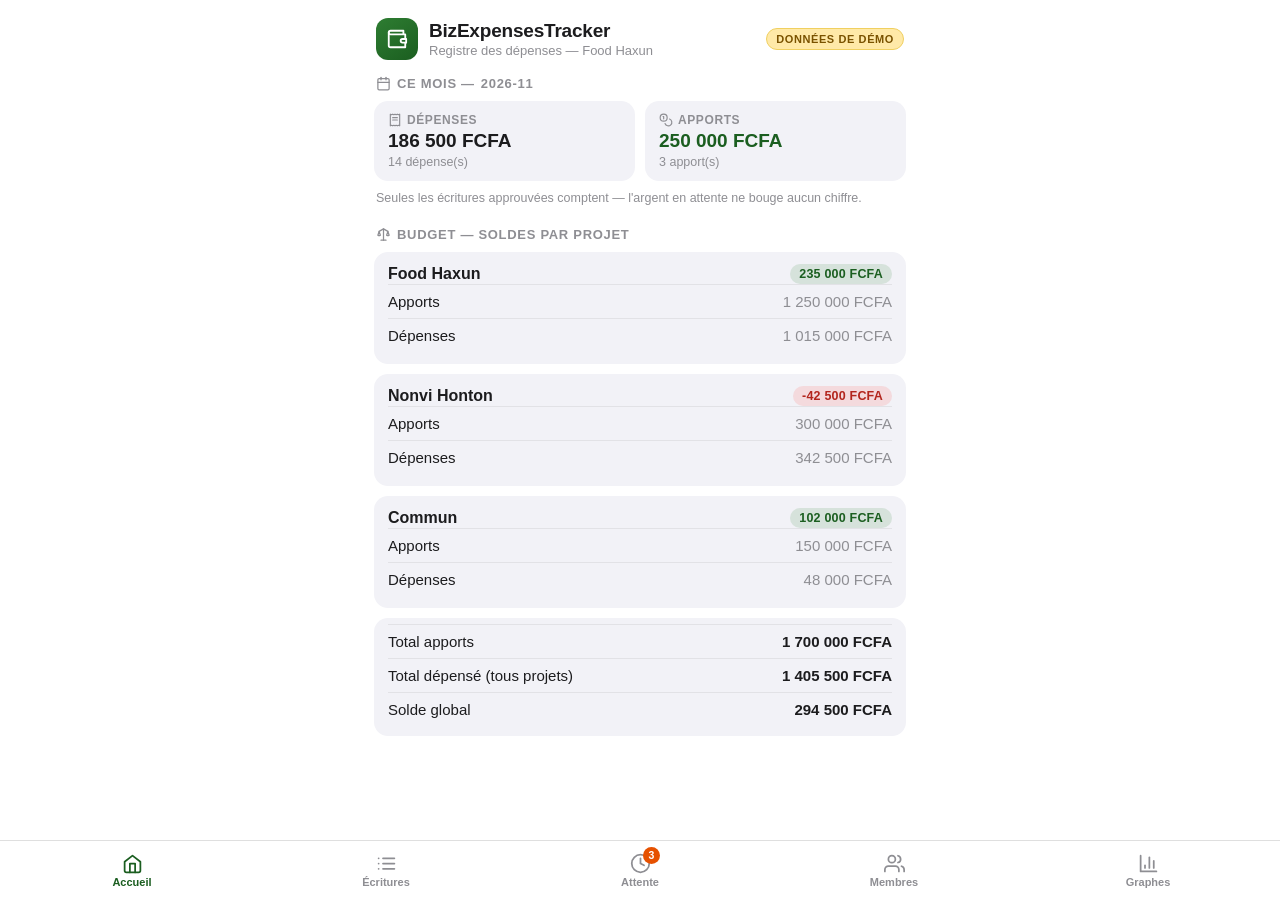
==== index.html @ cdc19431 "Panel: startup chart button 🔥 (🧾 is reserved for the app door)" ====
<!DOCTYPE html>
<html lang="fr">
<head>
<meta charset="UTF-8">
<meta name="viewport" content="width=device-width, initial-scale=1, viewport-fit=cover">
<title>BizExpensesTracker — Panneau du registre</title>
<script src="https://telegram.org/js/telegram-web-app.js"></script>
<link rel="stylesheet" href="app.css">
</head>
<body>

<!-- ===== Inline SVG icon set (no external assets) ===== -->
<svg width="0" height="0" style="position:absolute" aria-hidden="true">
  <defs>
    <symbol id="i-wallet" viewBox="0 0 24 24" fill="none" stroke="currentColor" stroke-width="2" stroke-linecap="round" stroke-linejoin="round">
      <path d="M21 12V7H5a2 2 0 0 1 0-4h14v4"/>
      <path d="M3 5v14a2 2 0 0 0 2 2h16v-5"/>
      <path d="M18 12a2 2 0 0 0 0 4h4v-4Z"/>
    </symbol>
    <symbol id="i-chart" viewBox="0 0 24 24" fill="none" stroke="currentColor" stroke-width="2" stroke-linecap="round" stroke-linejoin="round">
      <path d="M3 3v18h18"/>
      <path d="M18 17V9"/>
      <path d="M13 17V5"/>
      <path d="M8 17v-3"/>
    </symbol>
    <symbol id="i-users" viewBox="0 0 24 24" fill="none" stroke="currentColor" stroke-width="2" stroke-linecap="round" stroke-linejoin="round">
      <path d="M17 21v-2a4 4 0 0 0-4-4H5a4 4 0 0 0-4 4v2"/>
      <circle cx="9" cy="7" r="4"/>
      <path d="M23 21v-2a4 4 0 0 0-3-3.87"/>
      <path d="M16 3.13a4 4 0 0 1 0 7.75"/>
    </symbol>
    <symbol id="i-clock" viewBox="0 0 24 24" fill="none" stroke="currentColor" stroke-width="2" stroke-linecap="round" stroke-linejoin="round">
      <circle cx="12" cy="12" r="10"/>
      <path d="M12 6v6l4 2"/>
    </symbol>
    <symbol id="i-check" viewBox="0 0 24 24" fill="none" stroke="currentColor" stroke-width="2.5" stroke-linecap="round" stroke-linejoin="round">
      <path d="M20 6 9 17l-5-5"/>
    </symbol>
    <symbol id="i-x" viewBox="0 0 24 24" fill="none" stroke="currentColor" stroke-width="2.5" stroke-linecap="round" stroke-linejoin="round">
      <path d="M18 6 6 18"/>
      <path d="m6 6 12 12"/>
    </symbol>
    <symbol id="i-receipt" viewBox="0 0 24 24" fill="none" stroke="currentColor" stroke-width="2" stroke-linecap="round" stroke-linejoin="round">
      <path d="M4 2v20l2-1 2 1 2-1 2 1 2-1 2 1 2-1 2 1V2l-2 1-2-1-2 1-2-1-2 1-2-1-2 1Z"/>
      <path d="M8 8h8"/>
      <path d="M8 12h8"/>
    </symbol>
    <symbol id="i-calendar" viewBox="0 0 24 24" fill="none" stroke="currentColor" stroke-width="2" stroke-linecap="round" stroke-linejoin="round">
      <rect x="3" y="4" width="18" height="18" rx="2"/>
      <path d="M16 2v4"/>
      <path d="M8 2v4"/>
      <path d="M3 10h18"/>
    </symbol>
    <symbol id="i-scale" viewBox="0 0 24 24" fill="none" stroke="currentColor" stroke-width="2" stroke-linecap="round" stroke-linejoin="round">
      <path d="M12 3v18"/>
      <path d="M5 7l7-4 7 4"/>
      <path d="M3 13l2-6 2 6a3.5 3.5 0 0 1-4 0Z"/>
      <path d="M17 13l2-6 2 6a3.5 3.5 0 0 1-4 0Z"/>
      <path d="M8 21h8"/>
    </symbol>
    <symbol id="i-shield" viewBox="0 0 24 24" fill="none" stroke="currentColor" stroke-width="2" stroke-linecap="round" stroke-linejoin="round">
      <path d="M12 22s8-4 8-10V5l-8-3-8 3v7c0 6 8 10 8 10z"/>
    </symbol>
    <symbol id="i-coins" viewBox="0 0 24 24" fill="none" stroke="currentColor" stroke-width="2" stroke-linecap="round" stroke-linejoin="round">
      <circle cx="8" cy="8" r="6"/>
      <path d="M18.09 10.37A6 6 0 1 1 10.34 18"/>
      <path d="M7 6h1v4"/>
    </symbol>
    <symbol id="i-home" viewBox="0 0 24 24" fill="none" stroke="currentColor" stroke-width="2" stroke-linecap="round" stroke-linejoin="round">
      <path d="m3 10 9-7 9 7v10a2 2 0 0 1-2 2H5a2 2 0 0 1-2-2Z"/>
      <path d="M9 22V12h6v10"/>
    </symbol>
    <symbol id="i-list" viewBox="0 0 24 24" fill="none" stroke="currentColor" stroke-width="2" stroke-linecap="round" stroke-linejoin="round">
      <path d="M8 6h13"/>
      <path d="M8 12h13"/>
      <path d="M8 18h13"/>
      <path d="M3 6h.01"/>
      <path d="M3 12h.01"/>
      <path d="M3 18h.01"/>
    </symbol>
    <symbol id="i-plus" viewBox="0 0 24 24" fill="none" stroke="currentColor" stroke-width="2.5" stroke-linecap="round" stroke-linejoin="round">
      <path d="M12 5v14"/>
      <path d="M5 12h14"/>
    </symbol>
    <symbol id="i-search" viewBox="0 0 24 24" fill="none" stroke="currentColor" stroke-width="2" stroke-linecap="round" stroke-linejoin="round">
      <circle cx="11" cy="11" r="8"/>
      <path d="m21 21-4.3-4.3"/>
    </symbol>
    <symbol id="i-send" viewBox="0 0 24 24" fill="none" stroke="currentColor" stroke-width="2" stroke-linecap="round" stroke-linejoin="round">
      <path d="m22 2-7 20-4-9-9-4Z"/>
      <path d="M22 2 11 13"/>
    </symbol>
    <symbol id="i-image" viewBox="0 0 24 24" fill="none" stroke="currentColor" stroke-width="2" stroke-linecap="round" stroke-linejoin="round">
      <rect x="3" y="3" width="18" height="18" rx="2"/>
      <circle cx="9" cy="9" r="2"/>
      <path d="m21 15-3.1-3.1a2 2 0 0 0-2.8 0L6 21"/>
    </symbol>
  </defs>
</svg>

<header class="app-header">
  <div class="brand">
    <span class="brand-icon"><svg class="ic"><use href="#i-wallet"/></svg></span>
    <div class="brand-text">
      <h1>BizExpensesTracker</h1>
      <p>Registre des dépenses — Food Haxun</p>
    </div>
  </div>
  <span id="demo-badge" class="demo-badge" hidden>Données de démo</span>
</header>

<main id="panel-main" hidden>

  <!-- ============ Vue d'ensemble (Accueil / Budget / Ce mois) ============ -->
  <div class="view active" id="view-overview">
    <section>
      <div class="list-head">
        <h2><svg class="ic"><use href="#i-calendar"/></svg> Ce mois — <span id="month-ym"></span></h2>
      </div>
      <div class="stat-tiles">
        <div class="stat-tile">
          <span class="stat-label"><svg class="ic"><use href="#i-receipt"/></svg> Dépenses</span>
          <span class="stat-value" id="month-dep"></span>
          <span class="stat-sub" id="month-dep-n"></span>
        </div>
        <div class="stat-tile">
          <span class="stat-label"><svg class="ic"><use href="#i-coins"/></svg> Apports</span>
          <span class="stat-value" id="month-app"></span>
          <span class="stat-sub" id="month-app-n"></span>
        </div>
      </div>
      <p class="hint-note">Seules les écritures approuvées comptent — l'argent en attente ne bouge aucun chiffre.</p>
    </section>

    <section>
      <div class="list-head">
        <h2><svg class="ic"><use href="#i-scale"/></svg> Budget — soldes par projet</h2>
      </div>
      <div id="project-list" class="card-list"></div>
      <div class="card totals-card">
        <div class="row"><span class="row-label">Total apports</span>
          <span class="row-value strong" id="tot-app"></span></div>
        <div class="row"><span class="row-label">Total dépensé (tous projets)</span>
          <span class="row-value strong" id="tot-dep"></span></div>
        <div class="row"><span class="row-label">Solde global</span>
          <span class="row-value strong" id="tot-solde"></span></div>
      </div>
    </section>
  </div>

  <!-- ============ Écritures (Récentes / Recherche / Sans justificatif / + Dépense / + Apport) ============ -->
  <div class="view" id="view-entries">
    <section>
      <div class="create-row">
        <button class="btn btn-create" id="btn-new-depense"><svg class="ic"><use href="#i-plus"/></svg> Dépense</button>
        <button class="btn btn-create alt" id="btn-new-apport"><svg class="ic"><use href="#i-plus"/></svg> Apport</button>
      </div>

      <form id="form-depense" class="entry-form" hidden>
        <h3><svg class="ic"><use href="#i-receipt"/></svg> Nouvelle dépense</h3>
        <label>Montant (FCFA)
          <input id="fd-amount" type="number" inputmode="numeric" min="1" placeholder="ex. 15 000" required>
        </label>
        <label>Libellé
          <input id="fd-desc" type="text" maxlength="200" placeholder="Décris la dépense en une ligne" required>
        </label>
        <label>Projet
          <select id="fd-project"></select>
        </label>
        <label>Catégorie
          <select id="fd-category"></select>
        </label>
        <label>Qui a payé ?
          <select id="fd-payer"></select>
        </label>
        <label id="fd-funder-wrap" hidden>Financé par qui ?
          <select id="fd-funder"></select>
        </label>
        <label>Méthode de paiement
          <select id="fd-method"></select>
        </label>
        <p class="hint-note">À l'envoi, la dépense part <strong>en attente</strong> : un second membre
        devra l'approuver. Le bot te demandera ensuite la photo du justificatif dans le chat —
        une seule photo, rien d'autre à faire.</p>
        <div class="form-actions">
          <button type="button" class="btn btn-ghost" data-close-form>Annuler</button>
          <button type="submit" class="btn btn-approve">Enregistrer</button>
        </div>
      </form>

      <form id="form-apport" class="entry-form" hidden>
        <h3><svg class="ic"><use href="#i-coins"/></svg> Nouvel apport</h3>
        <label>Montant (FCFA)
          <input id="fa-amount" type="number" inputmode="numeric" min="1" placeholder="ex. 50 000" required>
        </label>
        <label>Projet
          <select id="fa-project"></select>
        </label>
        <label>Méthode
          <select id="fa-method"></select>
        </label>
        <p class="hint-note">L'apport est saisi à ton nom et part <strong>en attente</strong> :
        un second membre devra l'approuver pour qu'il compte dans les participations.</p>
        <div class="form-actions">
          <button type="button" class="btn btn-ghost" data-close-form>Annuler</button>
          <button type="submit" class="btn btn-approve">Enregistrer</button>
        </div>
      </form>
    </section>

    <section>
      <div class="search-box">
        <svg class="ic"><use href="#i-search"/></svg>
        <input id="search-input" type="search" placeholder="Chercher une dépense (mot-clé, projet, payeur…)">
      </div>
      <div class="chips" id="filter-chips">
        <button class="chip active" data-filter="all">Toutes</button>
        <button class="chip" data-filter="depenses">Dépenses</button>
        <button class="chip" data-filter="apports">Apports</button>
        <button class="chip" data-filter="missing">🧾 Sans justificatif</button>
      </div>
      <p class="hint-note" id="search-scope"></p>
      <div class="card">
        <div id="recent-list"></div>
        <div id="recent-apports-wrap" hidden>
          <h3 class="card-title">Derniers apports</h3>
          <div id="recent-apports"></div>
        </div>
        <div id="missing-wrap" hidden>
          <h3 class="card-title">Sans justificatif</h3>
          <div id="missing-list"></div>
        </div>
        <p class="entry-meta pad" id="entries-empty" hidden>Aucune écriture ne correspond.</p>
      </div>
    </section>
  </div>

  <!-- ============ En attente d'approbation ============ -->
  <div class="view" id="view-pending">
    <section>
      <div class="list-head">
        <h2><svg class="ic"><use href="#i-clock"/></svg> En attente d'approbation</h2>
        <span id="pending-count" class="count-pill"></span>
      </div>
      <p class="hint-note">Règle des deux personnes : chaque écriture est validée par un second
      membre — jamais par celui qui a payé ni par celui qui l'a saisie. La première décision est finale.</p>
      <div id="pending-list" class="card-list"></div>
      <div id="pending-empty" class="empty-note" hidden>
        <p><strong>Rien en attente.</strong> Toutes les écritures sont décidées. ✅</p>
      </div>
    </section>
  </div>

  <!-- ============ Membres (Par membre / Participations) ============ -->
  <div class="view" id="view-members">
    <section>
      <div class="list-head">
        <h2><svg class="ic"><use href="#i-users"/></svg> Par membre — total apporté</h2>
      </div>
      <div class="card">
        <div id="member-list"></div>
      </div>
      <p class="hint-note">La carte d'un membre (image) peut être envoyée dans le chat avec le bouton 📸.</p>
    </section>
    <section id="participations-wrap" hidden>
      <div class="list-head">
        <h2><svg class="ic"><use href="#i-scale"/></svg> Participations — écarts</h2>
      </div>
      <div class="card">
        <div id="participations-list"></div>
      </div>
    </section>
  </div>

  <!-- ============ Graphiques ============ -->
  <div class="view" id="view-charts">
    <section>
      <div class="list-head">
        <h2><svg class="ic"><use href="#i-chart"/></svg> Dépenses par catégorie</h2>
      </div>
      <div class="card chart-card" id="chart-category"></div>
    </section>
    <section>
      <div class="list-head">
        <h2><svg class="ic"><use href="#i-chart"/></svg> Dépenses par projet</h2>
      </div>
      <div class="card chart-card" id="chart-project"></div>
    </section>
    <section>
      <div class="list-head">
        <h2><svg class="ic"><use href="#i-calendar"/></svg> Tendance — dépenses par mois</h2>
      </div>
      <div class="card chart-card" id="chart-months"></div>
    </section>
    <section>
      <div class="list-head">
        <h2><svg class="ic"><use href="#i-image"/></svg> Recevoir les cartes en image</h2>
      </div>
      <div class="card">
        <p class="hint-note">Les mêmes images que le /voir du bot, envoyées dans ta conversation :</p>
        <div class="send-list">
          <button class="btn btn-send" data-chart="dashboard">📈 Tableau de bord</button>
          <button class="btn btn-send" data-chart="pilotage">🧭 Pilotage</button>
          <button class="btn btn-send" data-chart="startup">🔥 Vue startup</button>
        </div>
        <h3 class="card-title">Cartes par projet</h3>
        <div class="send-list" id="project-cards"></div>
      </div>
    </section>
  </div>
</main>

<nav id="tabbar" hidden>
  <button class="tab active" data-view="overview"><svg class="ic"><use href="#i-home"/></svg><span>Accueil</span></button>
  <button class="tab" data-view="entries"><svg class="ic"><use href="#i-list"/></svg><span>Écritures</span></button>
  <button class="tab" data-view="pending"><svg class="ic"><use href="#i-clock"/></svg><span>Attente</span><span class="tab-badge" id="tab-pending-badge" hidden></span></button>
  <button class="tab" data-view="members"><svg class="ic"><use href="#i-users"/></svg><span>Membres</span></button>
  <button class="tab" data-view="charts"><svg class="ic"><use href="#i-chart"/></svg><span>Graphes</span></button>
</nav>

<div id="panel-empty" class="empty-note" hidden>
  <svg class="ic lg"><use href="#i-shield"/></svg>
  <p><strong>Panneau réservé aux membres du registre.</strong></p>
  <p>Ouvre ce panneau depuis <strong>/start</strong> ou <strong>/voir</strong>
  dans ta conversation privée avec <strong>@bizexpensestracker_bot</strong> —
  c'est le bot qui charge les chiffres, signés et à jour.</p>
</div>

<div id="toast" class="toast" role="status" aria-live="polite"></div>

<script src="app.js"></script>
</body>
</html>
---- app.css ----
/* BizExpensesTracker Mini App — styled from Telegram theme params,
   so it follows the user's Telegram theme (light & dark) automatically.
   Brand accents use Food Haxun green (chart.py: GREEN #2e7d32,
   DGREEN #1b5e20), matching the bot's cards and dashboard images. */

:root {
  --bg: var(--tg-theme-bg-color, #ffffff);
  --text: var(--tg-theme-text-color, #1c1c1e);
  --hint: var(--tg-theme-hint-color, #8e8e93);
  --link: var(--tg-theme-link-color, #2481cc);
  --btn: var(--tg-theme-button-color, #2481cc);
  --btn-text: var(--tg-theme-button-text-color, #ffffff);
  --sec-bg: var(--tg-theme-secondary-bg-color, #f2f2f7);
  --sec-header: var(--tg-theme-section-header-text-color, var(--tg-theme-hint-color, #8e8e93));
  --destructive: var(--tg-theme-destructive-text-color, #ff3b30);
  --green: #2e7d32;
  --green-dark: #1b5e20;
  --radius: 14px;
}

* { box-sizing: border-box; margin: 0; padding: 0; }

html, body {
  background: var(--bg);
  color: var(--text);
  font-family: -apple-system, BlinkMacSystemFont, "Segoe UI", Roboto, "Helvetica Neue", Arial, sans-serif;
  -webkit-font-smoothing: antialiased;
  overscroll-behavior: none;
}

body { padding: 14px 14px calc(96px + env(safe-area-inset-bottom)); max-width: 560px; margin: 0 auto; }

.ic { width: 18px; height: 18px; flex: none; vertical-align: -3px; }
.ic.lg { width: 34px; height: 34px; color: var(--hint); }

section { margin-bottom: 20px; }

/* ---------- header ---------- */
.app-header {
  display: flex; align-items: center; justify-content: space-between;
  padding: 4px 2px 14px;
}
.brand { display: flex; align-items: center; gap: 11px; }
.brand-icon {
  width: 42px; height: 42px; border-radius: 12px;
  background: linear-gradient(145deg, var(--green), var(--green-dark));
  color: #ffffff;
  display: flex; align-items: center; justify-content: center;
}
.brand-icon .ic { width: 22px; height: 22px; }
.brand-text h1 { font-size: 19px; font-weight: 700; letter-spacing: -0.2px; }
.brand-text p { font-size: 13px; color: var(--hint); margin-top: 1px; }

.demo-badge {
  font-size: 11px; font-weight: 700; text-transform: uppercase; letter-spacing: 0.6px;
  color: #7a5200; background: #ffe9a8; border: 1px solid #f0d060;
  padding: 4px 9px; border-radius: 999px;
}

/* ---------- section heads ---------- */
.list-head { display: flex; align-items: center; gap: 8px; margin: 2px 2px 10px; }
.list-head h2 {
  font-size: 13px; font-weight: 600; text-transform: uppercase; letter-spacing: 0.7px;
  color: var(--sec-header); display: flex; align-items: center; gap: 6px;
}
.list-head h2 .ic { width: 15px; height: 15px; }
.count-pill {
  font-size: 12px; font-weight: 600; color: #ffffff;
  background: #e65100; border-radius: 999px; padding: 2px 9px;
}
.count-pill:empty { display: none; }

/* ---------- cards & rows ---------- */
.card-list { display: flex; flex-direction: column; gap: 10px; }
.card { background: var(--sec-bg); border-radius: var(--radius); padding: 6px 14px 10px; }
.card-title {
  font-size: 12px; font-weight: 600; text-transform: uppercase; letter-spacing: 0.7px;
  color: var(--sec-header); padding: 12px 0 2px;
}

.proj-card, .pending-card {
  background: var(--sec-bg); border-radius: var(--radius); padding: 12px 14px;
}
.pc-top { display: flex; align-items: flex-start; justify-content: space-between; gap: 10px; }
.pc-name { font-size: 16px; font-weight: 650; line-height: 1.25; }

.row {
  display: flex; align-items: center; justify-content: space-between; gap: 14px;
  padding: 8px 0; border-top: 1px solid rgba(128, 128, 128, 0.14);
}
.proj-card .row:first-of-type { margin-top: 6px; }
.row-label { font-size: 15px; }
.row-value { font-size: 15px; color: var(--hint); text-align: right; }
.row-value.strong { color: var(--text); font-weight: 650; white-space: nowrap; }
.mono { font-family: ui-monospace, "SF Mono", Menlo, Consolas, monospace; font-size: 12.5px; color: var(--hint); }

/* ---------- pills ---------- */
.pill {
  font-size: 12.5px; font-weight: 700; letter-spacing: 0.2px;
  padding: 3px 9px; border-radius: 999px; white-space: nowrap;
}
.st-pos { color: var(--green-dark); background: rgba(46, 125, 50, 0.14); }
.st-neg { color: #b3261e; background: rgba(255, 59, 48, 0.13); }

/* ---------- month tiles ---------- */
.stat-tiles { display: grid; grid-template-columns: 1fr 1fr; gap: 10px; }
.stat-tile {
  background: var(--sec-bg); border-radius: var(--radius); padding: 12px 14px;
  display: flex; flex-direction: column; gap: 3px;
}
.stat-label {
  font-size: 12px; font-weight: 600; text-transform: uppercase; letter-spacing: 0.6px;
  color: var(--sec-header); display: flex; align-items: center; gap: 5px;
}
.stat-label .ic { width: 14px; height: 14px; }
.stat-value { font-size: 19px; font-weight: 700; color: var(--green-dark); }
.stat-tile:first-child .stat-value { color: var(--text); }
.stat-sub { font-size: 12.5px; color: var(--hint); }

/* ---------- pending entries ---------- */
.entry-amount { font-size: 19px; font-weight: 700; }
.entry-id { margin-top: 4px; }
.entry-desc { font-size: 15px; line-height: 1.35; margin-top: 7px; }
.entry-meta { font-size: 13px; color: var(--hint); margin-top: 3px; line-height: 1.4; }
.entry-actions { display: flex; gap: 8px; margin-top: 12px; }
.self-note { font-size: 13px; color: #9a6200; margin-top: 10px; line-height: 1.4; }

/* ---------- entry rows (recent / members) ---------- */
.entry-row { align-items: flex-start; }
.entry-row:first-child { border-top: none; }
.entry-main { display: flex; flex-direction: column; gap: 2px; min-width: 0; }
.entry-line { font-size: 15px; font-weight: 550; line-height: 1.3; }
.entry-row .row-value { padding-top: 1px; }
.pad { padding: 8px 0; }

/* ---------- buttons ---------- */
.btn {
  display: flex; align-items: center; justify-content: center; gap: 7px;
  flex: 1; padding: 12px; border: none; border-radius: 12px;
  font-size: 15.5px; font-weight: 600; cursor: pointer;
  -webkit-tap-highlight-color: transparent;
}
.btn:active { opacity: 0.75; }
.btn .ic { width: 17px; height: 17px; }
.btn-approve { background: var(--green); color: #ffffff; }
.btn-reject { background: rgba(255, 59, 48, 0.12); color: var(--destructive); }

/* ---------- empty state ---------- */
.empty-note {
  text-align: center; color: var(--hint); font-size: 14px; line-height: 1.5;
  background: var(--sec-bg); border-radius: var(--radius); padding: 26px 20px; margin-top: 6px;
}
.empty-note p + p { margin-top: 6px; }
.empty-note strong { color: var(--text); }

/* ---------- toast ---------- */
.toast {
  position: fixed; left: 50%; bottom: calc(22px + env(safe-area-inset-bottom));
  transform: translate(-50%, 16px); opacity: 0; pointer-events: none;
  background: rgba(28, 28, 30, 0.92); color: #fff;
  font-size: 13.5px; font-weight: 550; padding: 10px 16px; border-radius: 999px;
  transition: opacity 0.2s ease, transform 0.2s ease; z-index: 50;
  max-width: calc(100vw - 40px); text-align: center;
}
.toast.show { opacity: 1; transform: translate(-50%, 0); }

/* ---------- views & bottom tab bar (multi-view rebuild) ---------- */
.view { display: none; }
.view.active { display: block; }

#tabbar {
  position: fixed; left: 0; right: 0; bottom: 0; z-index: 40;
  display: flex; justify-content: space-around; gap: 2px;
  background: var(--bg); border-top: 1px solid rgba(128, 128, 128, 0.25);
  padding: 6px 6px calc(6px + env(safe-area-inset-bottom));
}
#tabbar[hidden] { display: none; }
.tab {
  position: relative; flex: 1; display: flex; flex-direction: column;
  align-items: center; gap: 2px; padding: 6px 2px; border: none;
  background: none; color: var(--hint); font-size: 11px; font-weight: 600;
  cursor: pointer; border-radius: 10px; -webkit-tap-highlight-color: transparent;
}
.tab .ic { width: 21px; height: 21px; }
.tab.active { color: var(--green-dark); }
.tab-badge {
  position: absolute; top: 0; right: calc(50% - 20px);
  min-width: 17px; height: 17px; padding: 0 5px;
  background: #e65100; color: #fff; border-radius: 999px;
  font-size: 10.5px; font-weight: 700; line-height: 17px; text-align: center;
}

.hint-note { font-size: 12.5px; color: var(--hint); line-height: 1.45; margin: 8px 2px 0; }
.hint-note strong { color: var(--text); }
.totals-card { margin-top: 10px; }

/* ---------- entries: create buttons, forms, search, chips ---------- */
.create-row { display: flex; gap: 10px; margin-bottom: 12px; }
.btn-create { background: var(--green); color: #fff; }
.btn-create.alt { background: var(--sec-bg); color: var(--green-dark); }

.entry-form {
  background: var(--sec-bg); border-radius: var(--radius);
  padding: 14px; margin-bottom: 14px;
  display: flex; flex-direction: column; gap: 10px;
}
.entry-form[hidden] { display: none; }
.entry-form h3 { font-size: 16px; font-weight: 700; display: flex; align-items: center; gap: 7px; }
.entry-form label {
  display: flex; flex-direction: column; gap: 5px;
  font-size: 13px; font-weight: 600; color: var(--sec-header);
}
.entry-form input, .entry-form select {
  font-size: 16px; font-weight: 400; color: var(--text);
  background: var(--bg); border: 1px solid rgba(128, 128, 128, 0.35);
  border-radius: 10px; padding: 10px 12px; width: 100%;
  -webkit-appearance: none; appearance: none;
}
.form-actions { display: flex; gap: 8px; margin-top: 2px; }
.btn-ghost { background: transparent; color: var(--hint); border: 1px solid rgba(128, 128, 128, 0.35); }

.search-box {
  display: flex; align-items: center; gap: 8px;
  background: var(--sec-bg); border-radius: 12px; padding: 10px 12px;
  color: var(--hint); margin-bottom: 10px;
}
.search-box input {
  flex: 1; border: none; background: none; outline: none;
  font-size: 15.5px; color: var(--text); min-width: 0;
}
.chips { display: flex; gap: 7px; flex-wrap: wrap; margin-bottom: 4px; }
.chip {
  border: 1px solid rgba(128, 128, 128, 0.35); background: none;
  color: var(--hint); font-size: 13px; font-weight: 600;
  padding: 6px 12px; border-radius: 999px; cursor: pointer;
  -webkit-tap-highlight-color: transparent;
}
.chip.active { background: var(--green); border-color: var(--green); color: #fff; }

.entry-actions.mini { margin-top: 7px; }
.btn-mini {
  flex: none; padding: 6px 11px; font-size: 13px; border-radius: 999px;
  background: rgba(46, 125, 50, 0.13); color: var(--green-dark);
}
.btn-mini .ic { width: 14px; height: 14px; }

/* ---------- pending ---------- */
.kind-badge {
  font-size: 12px; font-weight: 700; padding: 3px 9px; border-radius: 999px;
  background: rgba(46, 125, 50, 0.14); color: var(--green-dark); white-space: nowrap;
}

/* ---------- charts ---------- */
.chart-card { padding: 12px 14px; }
.bar-row { padding: 7px 0; }
.bar-row + .bar-row { border-top: 1px solid rgba(128, 128, 128, 0.12); }
.bar-top { display: flex; justify-content: space-between; gap: 12px; font-size: 14px; margin-bottom: 5px; }
.bar-label { font-weight: 550; min-width: 0; }
.bar-value { color: var(--hint); white-space: nowrap; }
.bar-track { height: 10px; border-radius: 999px; background: rgba(128, 128, 128, 0.16); overflow: hidden; }
.bar-fill { height: 100%; border-radius: 999px; background: linear-gradient(90deg, var(--green), var(--green-dark)); }

.send-list { display: flex; flex-direction: column; gap: 8px; margin-top: 10px; }
.btn-send {
  background: var(--sec-bg); color: var(--text); border: 1px solid rgba(128, 128, 128, 0.22);
  justify-content: flex-start; font-weight: 600;
}
.card .send-list { margin-bottom: 6px; }
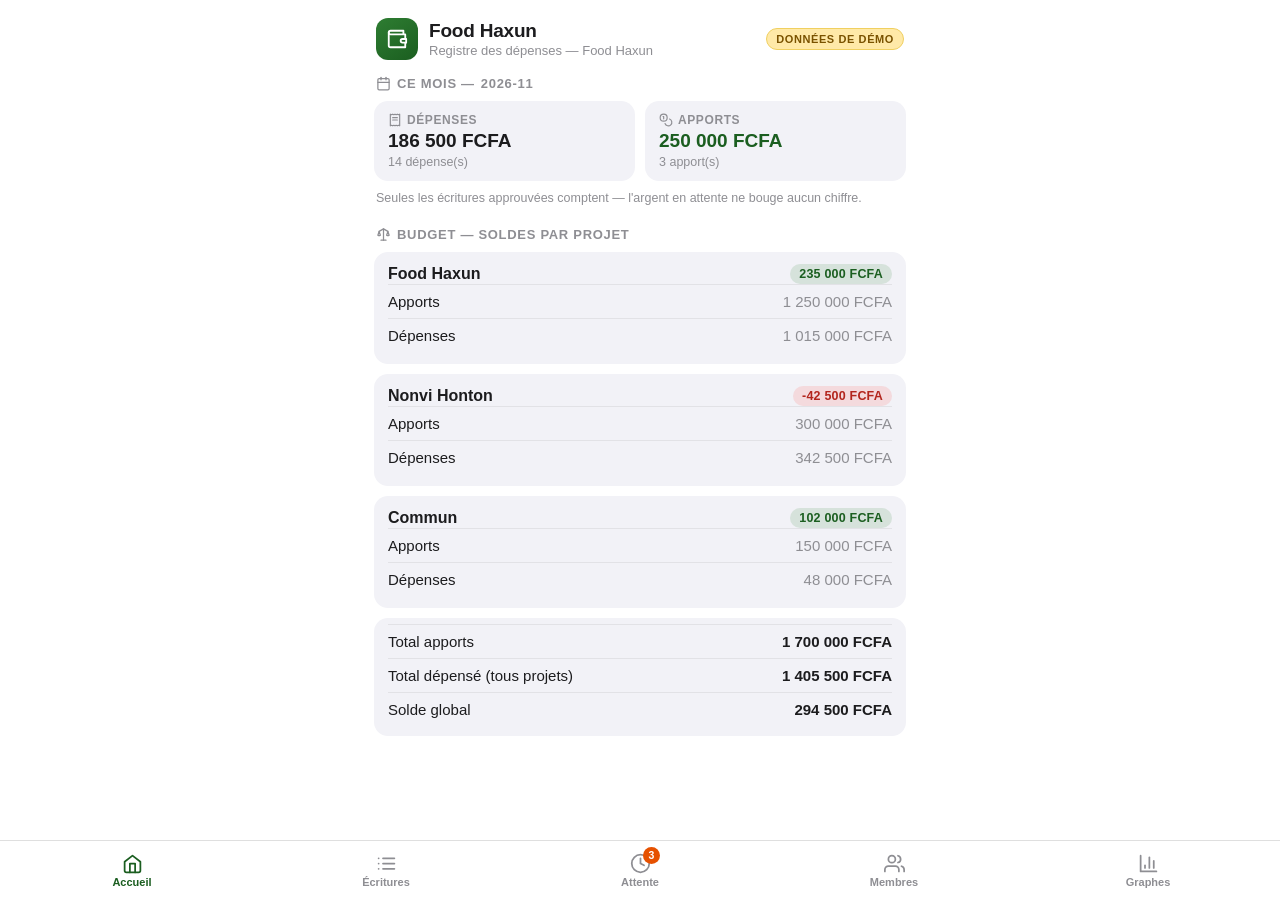
==== commit 74ca5e8c: "Panel frontend at root: full stack (scope_name, in-panel cards, themes) — BizExpensesTracker-bot mai" ====
--- a/index.html
+++ b/index.html
@@ -102,8 +102,8 @@
   <div class="brand">
     <span class="brand-icon"><svg class="ic"><use href="#i-wallet"/></svg></span>
     <div class="brand-text">
-      <h1>BizExpensesTracker</h1>
-      <p>Registre des dépenses — Food Haxun</p>
+      <h1 id="brand-name">BizExpensesTracker</h1>
+      <p id="scope-line">Registre des dépenses</p>
     </div>
   </div>
   <span id="demo-badge" class="demo-badge" hidden>Données de démo</span>
@@ -113,6 +113,36 @@
 
   <!-- ============ Vue d'ensemble (Accueil / Budget / Ce mois) ============ -->
   <div class="view active" id="view-overview">
+    <section id="teams-wrap" hidden>
+      <div class="list-head">
+        <h2><svg class="ic"><use href="#i-users"/></svg> Mes équipes</h2>
+      </div>
+      <div class="card">
+        <div id="teams-list"></div>
+        <p class="hint-note">Le panneau affiche une équipe à la fois. Toucher une autre
+        équipe demande au bot un panneau chargé pour elle — il arrive dans le chat,
+        et ton choix est gardé pour la suite.</p>
+      </div>
+    </section>
+
+    <!-- Financement (Stage 2, latent): this section stays hidden
+         unless the snapshot carries a `growth` block — i.e. unless
+         the register's « Financement » tab holds a real round. -->
+    <section id="growth-wrap" hidden>
+      <div class="list-head">
+        <h2><svg class="ic"><use href="#i-coins"/></svg> Financement</h2>
+      </div>
+      <div class="card">
+        <div id="growth-list"></div>
+        <div class="row"><span class="row-label">Total levé</span>
+          <span class="row-value strong" id="growth-total"></span></div>
+        <div class="row"><span class="row-label">dont externe</span>
+          <span class="row-value" id="growth-external"></span></div>
+        <div class="row"><span class="row-label">Détenteurs au capital</span>
+          <span class="row-value" id="growth-holders"></span></div>
+      </div>
+    </section>
+
     <section>
       <div class="list-head">
         <h2><svg class="ic"><use href="#i-calendar"/></svg> Ce mois — <span id="month-ym"></span></h2>
@@ -260,11 +290,12 @@
       <div class="card">
         <div id="member-list"></div>
       </div>
-      <p class="hint-note">La carte d'un membre (image) peut être envoyée dans le chat avec le bouton 📸.</p>
+      <p class="hint-note">« Voir la carte » affiche la carte d'un membre ici même.
+      Sur la carte, « Envoyer dans le chat » la poste aussi en image dans ta conversation.</p>
     </section>
     <section id="participations-wrap" hidden>
       <div class="list-head">
-        <h2><svg class="ic"><use href="#i-scale"/></svg> Participations — écarts</h2>
+        <h2><svg class="ic"><use href="#i-scale"/></svg> Participations — par projet</h2>
       </div>
       <div class="card">
         <div id="participations-list"></div>
@@ -294,10 +325,12 @@
     </section>
     <section>
       <div class="list-head">
-        <h2><svg class="ic"><use href="#i-image"/></svg> Recevoir les cartes en image</h2>
-      </div>
-      <div class="card">
-        <p class="hint-note">Les mêmes images que le /voir du bot, envoyées dans ta conversation :</p>
+        <h2><svg class="ic"><use href="#i-image"/></svg> Cartes du registre</h2>
+      </div>
+      <div class="card">
+        <p class="hint-note">Touche une carte pour l'afficher ici même. Sur la carte,
+        « Envoyer dans le chat » la poste aussi en image dans ta conversation —
+        les mêmes images que le /voir du bot.</p>
         <div class="send-list">
           <button class="btn btn-send" data-chart="dashboard">📈 Tableau de bord</button>
           <button class="btn btn-send" data-chart="pilotage">🧭 Pilotage</button>
@@ -306,6 +339,26 @@
         <h3 class="card-title">Cartes par projet</h3>
         <div class="send-list" id="project-cards"></div>
       </div>
+    </section>
+  </div>
+
+  <!-- ============ Carte affichée dans le panneau ============
+       Member / project / dashboard / pilotage / startup cards open
+       HERE (Landry, 2026-11-06: requested from the panel ->
+       displayed in the panel), rendered natively from the snapshot.
+       The foot button is the explicit chat delivery: the bot posts
+       the same card as an image in the DM (send_chart). -->
+  <div class="view" id="view-card">
+    <section>
+      <div class="list-head">
+        <button class="btn btn-mini" id="card-back">← Retour</button>
+        <h2 id="card-title"></h2>
+      </div>
+      <div class="card" id="card-body"></div>
+      <div class="send-list">
+        <button class="btn btn-send" id="card-send"><svg class="ic"><use href="#i-send"/></svg> Envoyer dans le chat</button>
+      </div>
+      <p class="hint-note" id="card-note"></p>
     </section>
   </div>
 </main>
--- a/app.css
+++ b/app.css
@@ -1,7 +1,9 @@
 /* BizExpensesTracker Mini App — styled from Telegram theme params,
    so it follows the user's Telegram theme (light & dark) automatically.
-   Brand accents use Food Haxun green (chart.py: GREEN #2e7d32,
-   DGREEN #1b5e20), matching the bot's cards and dashboard images. */
+   The --green defaults below ARE Food Haxun's theme set (chart.py:
+   GREEN #2e7d32, DGREEN #1b5e20); app.js applyTheme() overrides
+   them per scope from the snapshot's theme block (per-team themes),
+   so another team sees its own name and colours. */
 
 :root {
   --bg: var(--tg-theme-bg-color, #ffffff);
@@ -78,6 +80,14 @@
   color: var(--sec-header); padding: 12px 0 2px;
 }
 
+/* participations: one labelled block per project + the global block */
+.part-block + .part-block { margin-top: 10px; }
+.part-title {
+  font-size: 13.5px; font-weight: 650; color: var(--text);
+  padding: 10px 0 0;
+}
+.part-block:first-child .part-title { padding-top: 4px; }
+
 .proj-card, .pending-card {
   background: var(--sec-bg); border-radius: var(--radius); padding: 12px 14px;
 }
@@ -101,6 +111,10 @@
 }
 .st-pos { color: var(--green-dark); background: rgba(46, 125, 50, 0.14); }
 .st-neg { color: #b3261e; background: rgba(255, 59, 48, 0.13); }
+/* Neutral reference pill (participations écarts): a muted repère,
+   never a verdict colour. */
+.pill-ref { color: var(--hint); background: var(--sec-bg); }
+.part-facts { display: block; margin: 2px 0 6px; }
 
 /* ---------- month tiles ---------- */
 .stat-tiles { display: grid; grid-template-columns: 1fr 1fr; gap: 10px; }
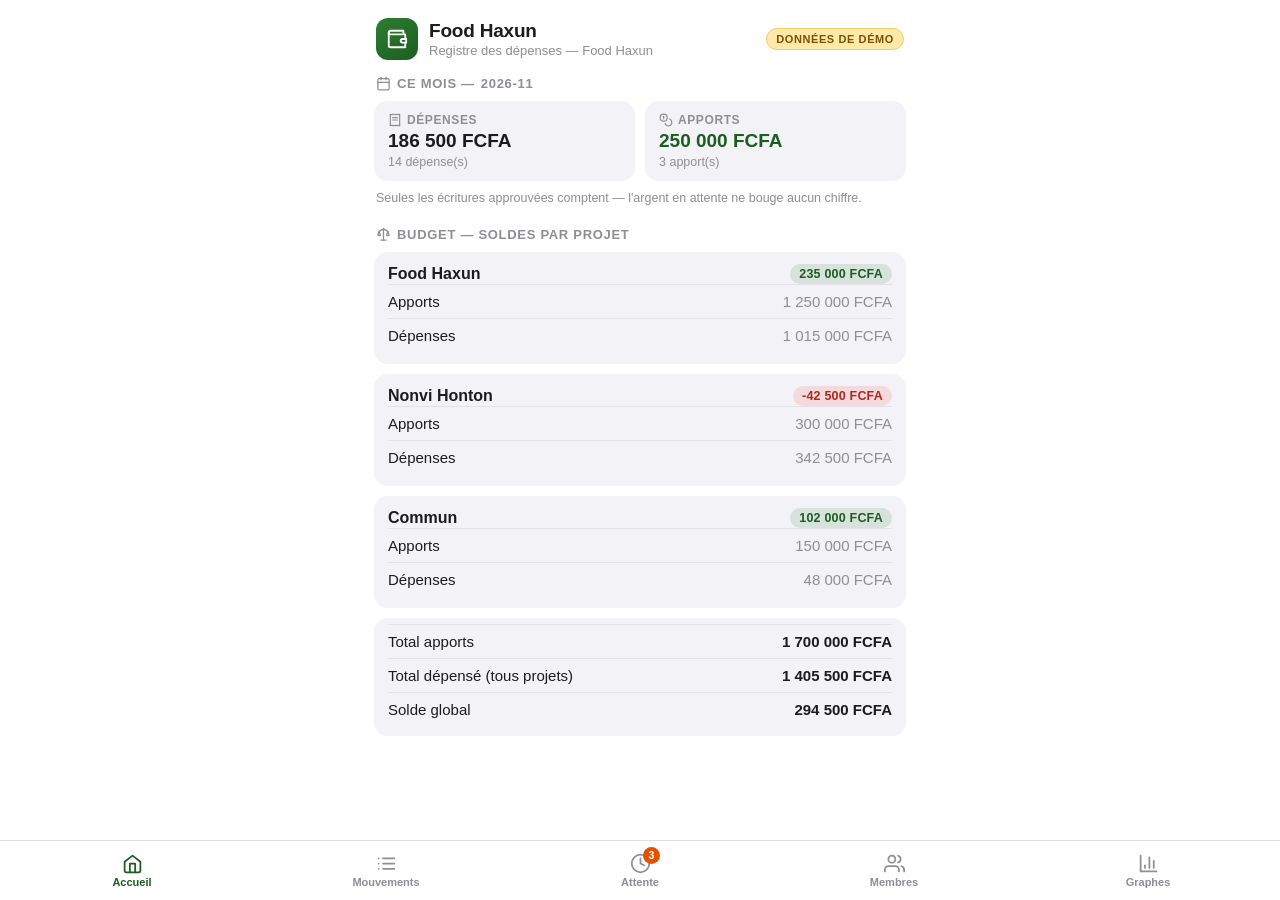
==== commit af03e6fa: "Panel: wording pass (« Mouvements », « Voir le résumé », « Ce qui reste à faire », « Vue d'ensemble " ====
--- a/index.html
+++ b/index.html
@@ -178,7 +178,7 @@
     </section>
   </div>
 
-  <!-- ============ Écritures (Récentes / Recherche / Sans justificatif / + Dépense / + Apport) ============ -->
+  <!-- ============ Mouvements (Récentes / Recherche / Sans justificatif / + Dépense / + Apport) ============ -->
   <div class="view" id="view-entries">
     <section>
       <div class="create-row">
@@ -290,8 +290,8 @@
       <div class="card">
         <div id="member-list"></div>
       </div>
-      <p class="hint-note">« Voir la carte » affiche la carte d'un membre ici même.
-      Sur la carte, « Envoyer dans le chat » la poste aussi en image dans ta conversation.</p>
+      <p class="hint-note">« Voir le résumé » affiche le résumé d'un membre ici même.
+      Sur le résumé, « Envoyer dans le chat » le poste aussi en image dans ta conversation.</p>
     </section>
     <section id="participations-wrap" hidden>
       <div class="list-head">
@@ -325,29 +325,29 @@
     </section>
     <section>
       <div class="list-head">
-        <h2><svg class="ic"><use href="#i-image"/></svg> Cartes du registre</h2>
-      </div>
-      <div class="card">
-        <p class="hint-note">Touche une carte pour l'afficher ici même. Sur la carte,
-        « Envoyer dans le chat » la poste aussi en image dans ta conversation —
+        <h2><svg class="ic"><use href="#i-image"/></svg> Résumés du registre</h2>
+      </div>
+      <div class="card">
+        <p class="hint-note">Touche un résumé pour l'afficher ici même. Sur le résumé,
+        « Envoyer dans le chat » le poste aussi en image dans ta conversation —
         les mêmes images que le /voir du bot.</p>
         <div class="send-list">
           <button class="btn btn-send" data-chart="dashboard">📈 Tableau de bord</button>
-          <button class="btn btn-send" data-chart="pilotage">🧭 Pilotage</button>
-          <button class="btn btn-send" data-chart="startup">🔥 Vue startup</button>
-        </div>
-        <h3 class="card-title">Cartes par projet</h3>
+          <button class="btn btn-send" data-chart="pilotage">🧭 Ce qui reste à faire</button>
+          <button class="btn btn-send" data-chart="startup">🔥 Vue d'ensemble</button>
+        </div>
+        <h3 class="card-title">Résumés par projet</h3>
         <div class="send-list" id="project-cards"></div>
       </div>
     </section>
   </div>
 
-  <!-- ============ Carte affichée dans le panneau ============
+  <!-- ============ Résumé affiché dans le panneau ============
        Member / project / dashboard / pilotage / startup cards open
        HERE (Landry, 2026-11-06: requested from the panel ->
        displayed in the panel), rendered natively from the snapshot.
        The foot button is the explicit chat delivery: the bot posts
-       the same card as an image in the DM (send_chart). -->
+       the same résumé as an image in the DM (send_chart). -->
   <div class="view" id="view-card">
     <section>
       <div class="list-head">
@@ -365,7 +365,7 @@
 
 <nav id="tabbar" hidden>
   <button class="tab active" data-view="overview"><svg class="ic"><use href="#i-home"/></svg><span>Accueil</span></button>
-  <button class="tab" data-view="entries"><svg class="ic"><use href="#i-list"/></svg><span>Écritures</span></button>
+  <button class="tab" data-view="entries"><svg class="ic"><use href="#i-list"/></svg><span>Mouvements</span></button>
   <button class="tab" data-view="pending"><svg class="ic"><use href="#i-clock"/></svg><span>Attente</span><span class="tab-badge" id="tab-pending-badge" hidden></span></button>
   <button class="tab" data-view="members"><svg class="ic"><use href="#i-users"/></svg><span>Membres</span></button>
   <button class="tab" data-view="charts"><svg class="ic"><use href="#i-chart"/></svg><span>Graphes</span></button>
--- a/app.css
+++ b/app.css
@@ -253,8 +253,9 @@
 
 .entry-actions.mini { margin-top: 7px; }
 .btn-mini {
-  flex: none; padding: 6px 11px; font-size: 13px; border-radius: 999px;
-  background: rgba(46, 125, 50, 0.13); color: var(--green-dark);
+  flex: none; padding: 7px 12px; font-size: 13px; border-radius: 999px;
+  background: var(--sec-bg); border: 1px solid rgba(46, 125, 50, 0.55);
+  color: var(--green-dark); font-weight: 700;
 }
 .btn-mini .ic { width: 14px; height: 14px; }
 
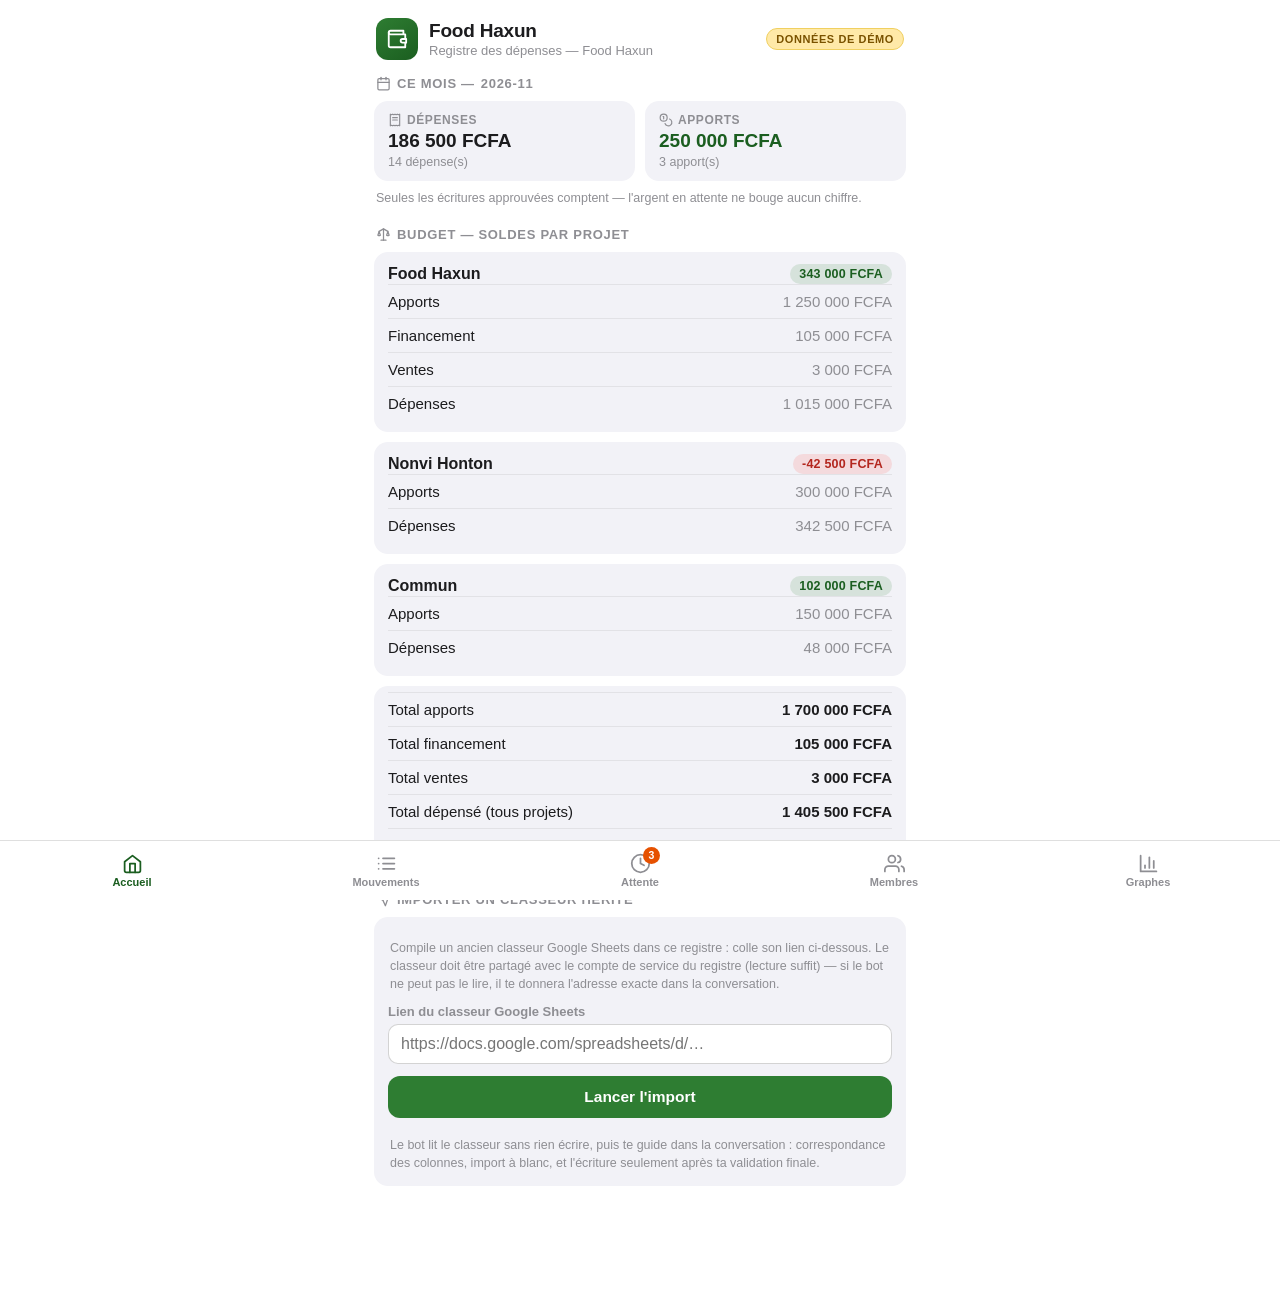
==== commit ff3af0e7: "Panel sync from BizExpensesTracker-bot a1a5da0cb36f3111ff44c6d713442c4fc0b46764" ====
--- a/index.html
+++ b/index.html
@@ -168,12 +168,49 @@
       </div>
       <div id="project-list" class="card-list"></div>
       <div class="card totals-card">
+        <!-- Complete frame (Landry, 2026-11-06): EVERY component
+             line always prints, 0 included — apports +
+             financement + ventes − dépenses = solde global,
+             checkable on screen. -->
         <div class="row"><span class="row-label">Total apports</span>
           <span class="row-value strong" id="tot-app"></span></div>
+        <div class="row" id="tot-fin-row"><span class="row-label">Total financement</span>
+          <span class="row-value strong" id="tot-fin"></span></div>
+        <div class="row" id="tot-ventes-row"><span class="row-label">Total ventes</span>
+          <span class="row-value strong" id="tot-ventes"></span></div>
         <div class="row"><span class="row-label">Total dépensé (tous projets)</span>
           <span class="row-value strong" id="tot-dep"></span></div>
         <div class="row"><span class="row-label">Solde global</span>
           <span class="row-value strong" id="tot-solde"></span></div>
+      </div>
+    </section>
+
+    <!-- Importer (Stage 3): PERMANENTLY visible — the entry point
+         of the guided ingestion (bot-side /importer flow). The
+         member pastes the foreign book's link here; « Lancer
+         l'import » hands it to the bot (sendData start_import),
+         which reads the book and runs the mapping confirmations
+         as a button conversation in the DM. Nothing is written
+         before the final « Lancer l'import » validation there. -->
+    <section id="import-wrap">
+      <div class="list-head">
+        <h2><svg class="ic"><use href="#i-send"/></svg> Importer un classeur hérité</h2>
+      </div>
+      <div class="entry-form">
+        <p class="hint-note">Compile un ancien classeur Google Sheets dans ce registre :
+        colle son lien ci-dessous. Le classeur doit être partagé avec le compte de
+        service du registre (lecture suffit) — si le bot ne peut pas le lire, il te
+        donnera l'adresse exacte dans la conversation.</p>
+        <label>Lien du classeur Google Sheets
+          <input id="import-link" type="url" inputmode="url"
+            placeholder="https://docs.google.com/spreadsheets/d/…">
+        </label>
+        <div class="form-actions">
+          <button class="btn btn-approve" id="btn-import">Lancer l'import</button>
+        </div>
+        <p class="hint-note">Le bot lit le classeur sans rien écrire, puis te guide
+        dans la conversation : correspondance des colonnes, import à blanc, et
+        l'écriture seulement après ta validation finale.</p>
       </div>
     </section>
   </div>
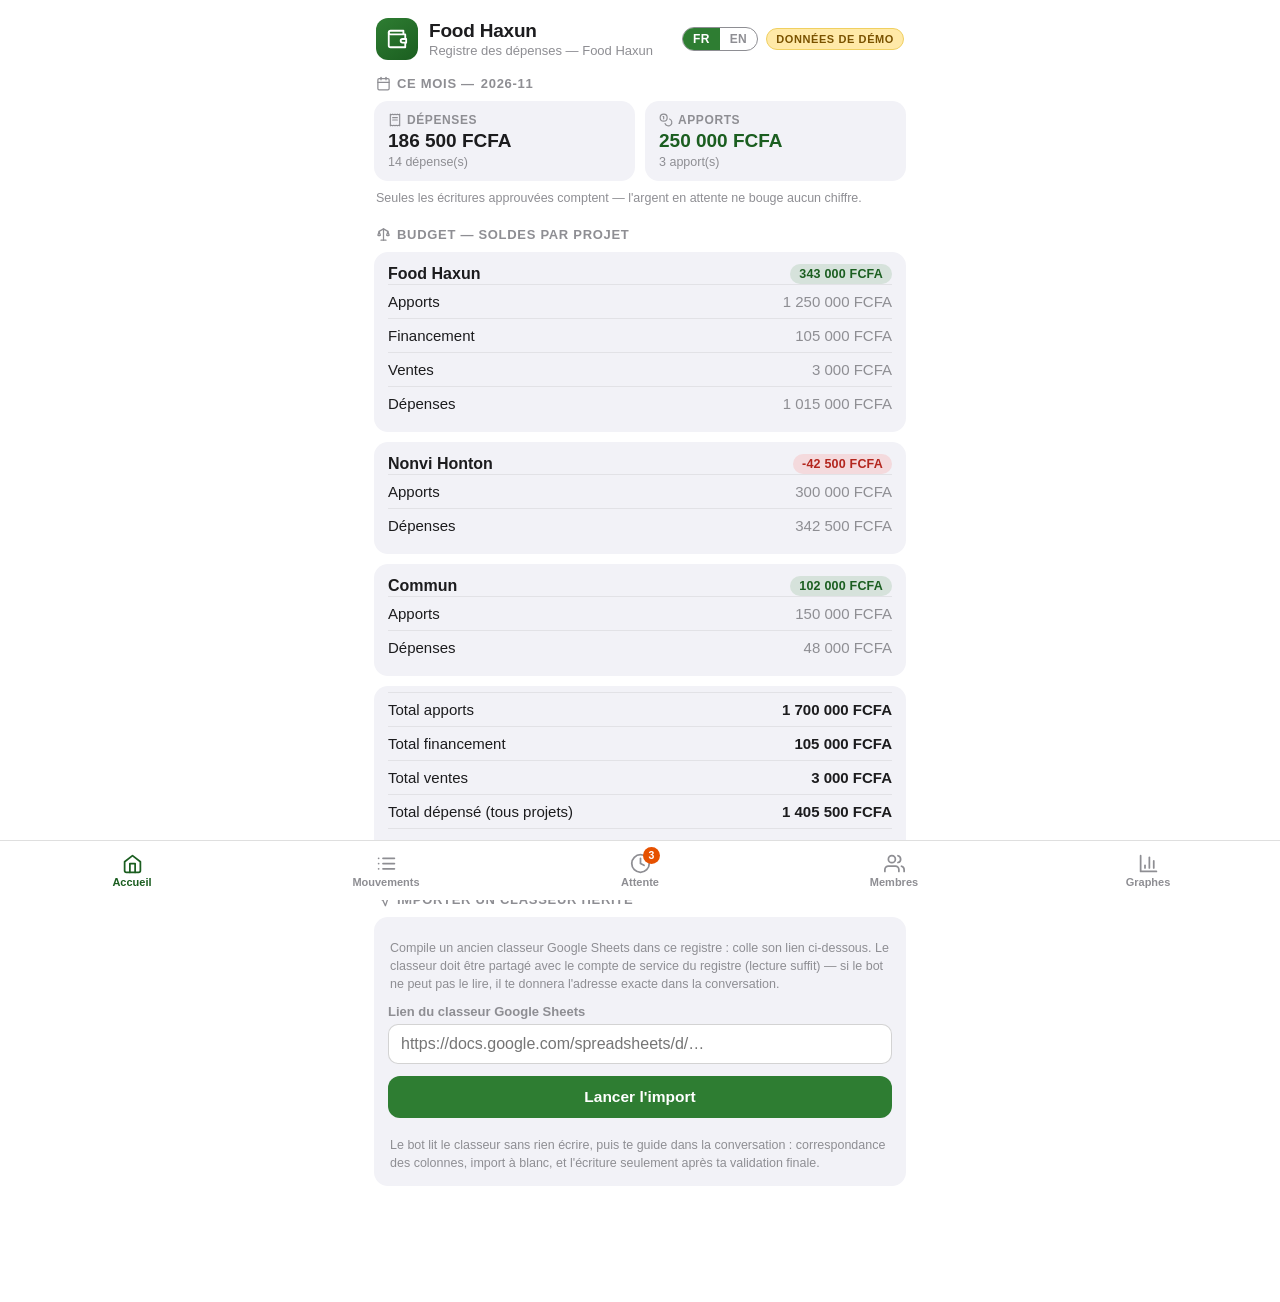
==== commit 472b510c: "Panel sync from BizExpensesTracker-bot dd955d8ded969438260635a8cd8ee78a5f5924ea" ====
--- a/index.html
+++ b/index.html
@@ -3,7 +3,7 @@
 <head>
 <meta charset="UTF-8">
 <meta name="viewport" content="width=device-width, initial-scale=1, viewport-fit=cover">
-<title>BizExpensesTracker — Panneau du registre</title>
+<title data-i18n="doc.title">BizExpensesTracker — Panneau du registre</title>
 <script src="https://telegram.org/js/telegram-web-app.js"></script>
 <link rel="stylesheet" href="app.css">
 </head>
@@ -103,10 +103,14 @@
     <span class="brand-icon"><svg class="ic"><use href="#i-wallet"/></svg></span>
     <div class="brand-text">
       <h1 id="brand-name">BizExpensesTracker</h1>
-      <p id="scope-line">Registre des dépenses</p>
+      <p id="scope-line" data-i18n="scope.default">Registre des dépenses</p>
     </div>
   </div>
-  <span id="demo-badge" class="demo-badge" hidden>Données de démo</span>
+  <div class="lang-switch" role="group" aria-label="Language / Langue">
+    <button type="button" id="lang-btn-fr" class="lang-btn">FR</button>
+    <button type="button" id="lang-btn-en" class="lang-btn">EN</button>
+  </div>
+  <span id="demo-badge" class="demo-badge" hidden data-i18n="demo.badge">Données de démo</span>
 </header>
 
 <main id="panel-main" hidden>
@@ -115,11 +119,11 @@
   <div class="view active" id="view-overview">
     <section id="teams-wrap" hidden>
       <div class="list-head">
-        <h2><svg class="ic"><use href="#i-users"/></svg> Mes équipes</h2>
+        <h2><svg class="ic"><use href="#i-users"/></svg> <span data-i18n="teams.title">Mes équipes</span></h2>
       </div>
       <div class="card">
         <div id="teams-list"></div>
-        <p class="hint-note">Le panneau affiche une équipe à la fois. Toucher une autre
+        <p class="hint-note" data-i18n="teams.hint">Le panneau affiche une équipe à la fois. Toucher une autre
         équipe demande au bot un panneau chargé pour elle — il arrive dans le chat,
         et ton choix est gardé pour la suite.</p>
       </div>
@@ -130,41 +134,41 @@
          the register's « Financement » tab holds a real round. -->
     <section id="growth-wrap" hidden>
       <div class="list-head">
-        <h2><svg class="ic"><use href="#i-coins"/></svg> Financement</h2>
+        <h2><svg class="ic"><use href="#i-coins"/></svg> <span data-i18n="growth.title">Financement</span></h2>
       </div>
       <div class="card">
         <div id="growth-list"></div>
-        <div class="row"><span class="row-label">Total levé</span>
+        <div class="row"><span class="row-label" data-i18n="growth.total_raised">Total levé</span>
           <span class="row-value strong" id="growth-total"></span></div>
-        <div class="row"><span class="row-label">dont externe</span>
+        <div class="row"><span class="row-label" data-i18n="growth.external">dont externe</span>
           <span class="row-value" id="growth-external"></span></div>
-        <div class="row"><span class="row-label">Détenteurs au capital</span>
+        <div class="row"><span class="row-label" data-i18n="growth.holders">Détenteurs au capital</span>
           <span class="row-value" id="growth-holders"></span></div>
       </div>
     </section>
 
     <section>
       <div class="list-head">
-        <h2><svg class="ic"><use href="#i-calendar"/></svg> Ce mois — <span id="month-ym"></span></h2>
+        <h2><svg class="ic"><use href="#i-calendar"/></svg> <span data-i18n="month.title_prefix">Ce mois — </span><span id="month-ym"></span></h2>
       </div>
       <div class="stat-tiles">
         <div class="stat-tile">
-          <span class="stat-label"><svg class="ic"><use href="#i-receipt"/></svg> Dépenses</span>
+          <span class="stat-label"><svg class="ic"><use href="#i-receipt"/></svg> <span data-i18n="common.depenses">Dépenses</span></span>
           <span class="stat-value" id="month-dep"></span>
           <span class="stat-sub" id="month-dep-n"></span>
         </div>
         <div class="stat-tile">
-          <span class="stat-label"><svg class="ic"><use href="#i-coins"/></svg> Apports</span>
+          <span class="stat-label"><svg class="ic"><use href="#i-coins"/></svg> <span data-i18n="common.apports">Apports</span></span>
           <span class="stat-value" id="month-app"></span>
           <span class="stat-sub" id="month-app-n"></span>
         </div>
       </div>
-      <p class="hint-note">Seules les écritures approuvées comptent — l'argent en attente ne bouge aucun chiffre.</p>
-    </section>
-
-    <section>
-      <div class="list-head">
-        <h2><svg class="ic"><use href="#i-scale"/></svg> Budget — soldes par projet</h2>
+      <p class="hint-note" data-i18n="month.hint">Seules les écritures approuvées comptent — l'argent en attente ne bouge aucun chiffre.</p>
+    </section>
+
+    <section>
+      <div class="list-head">
+        <h2><svg class="ic"><use href="#i-scale"/></svg> <span data-i18n="budget.title">Budget — soldes par projet</span></h2>
       </div>
       <div id="project-list" class="card-list"></div>
       <div class="card totals-card">
@@ -172,15 +176,15 @@
              line always prints, 0 included — apports +
              financement + ventes − dépenses = solde global,
              checkable on screen. -->
-        <div class="row"><span class="row-label">Total apports</span>
+        <div class="row"><span class="row-label" data-i18n="budget.total_apports">Total apports</span>
           <span class="row-value strong" id="tot-app"></span></div>
-        <div class="row" id="tot-fin-row"><span class="row-label">Total financement</span>
+        <div class="row" id="tot-fin-row"><span class="row-label" data-i18n="budget.total_financement">Total financement</span>
           <span class="row-value strong" id="tot-fin"></span></div>
-        <div class="row" id="tot-ventes-row"><span class="row-label">Total ventes</span>
+        <div class="row" id="tot-ventes-row"><span class="row-label" data-i18n="budget.total_ventes">Total ventes</span>
           <span class="row-value strong" id="tot-ventes"></span></div>
-        <div class="row"><span class="row-label">Total dépensé (tous projets)</span>
+        <div class="row"><span class="row-label" data-i18n="budget.total_dep">Total dépensé (tous projets)</span>
           <span class="row-value strong" id="tot-dep"></span></div>
-        <div class="row"><span class="row-label">Solde global</span>
+        <div class="row"><span class="row-label" data-i18n="budget.solde">Solde global</span>
           <span class="row-value strong" id="tot-solde"></span></div>
       </div>
     </section>
@@ -219,58 +223,58 @@
   <div class="view" id="view-entries">
     <section>
       <div class="create-row">
-        <button class="btn btn-create" id="btn-new-depense"><svg class="ic"><use href="#i-plus"/></svg> Dépense</button>
-        <button class="btn btn-create alt" id="btn-new-apport"><svg class="ic"><use href="#i-plus"/></svg> Apport</button>
+        <button class="btn btn-create" id="btn-new-depense"><svg class="ic"><use href="#i-plus"/></svg> <span data-i18n="entries.new_depense">Dépense</span></button>
+        <button class="btn btn-create alt" id="btn-new-apport"><svg class="ic"><use href="#i-plus"/></svg> <span data-i18n="entries.new_apport">Apport</span></button>
       </div>
 
       <form id="form-depense" class="entry-form" hidden>
-        <h3><svg class="ic"><use href="#i-receipt"/></svg> Nouvelle dépense</h3>
-        <label>Montant (FCFA)
-          <input id="fd-amount" type="number" inputmode="numeric" min="1" placeholder="ex. 15 000" required>
-        </label>
-        <label>Libellé
-          <input id="fd-desc" type="text" maxlength="200" placeholder="Décris la dépense en une ligne" required>
-        </label>
-        <label>Projet
+        <h3><svg class="ic"><use href="#i-receipt"/></svg> <span data-i18n="form.dep_title">Nouvelle dépense</span></h3>
+        <label><span data-i18n="form.amount">Montant (FCFA)</span>
+          <input id="fd-amount" type="number" inputmode="numeric" min="1" placeholder="ex. 15 000" data-i18n-ph="form.amount_ph" required>
+        </label>
+        <label><span data-i18n="form.desc">Libellé</span>
+          <input id="fd-desc" type="text" maxlength="200" placeholder="Décris la dépense en une ligne" data-i18n-ph="form.desc_ph" required>
+        </label>
+        <label><span data-i18n="form.project">Projet</span>
           <select id="fd-project"></select>
         </label>
-        <label>Catégorie
+        <label><span data-i18n="form.category">Catégorie</span>
           <select id="fd-category"></select>
         </label>
-        <label>Qui a payé ?
+        <label><span data-i18n="form.payer">Qui a payé ?</span>
           <select id="fd-payer"></select>
         </label>
-        <label id="fd-funder-wrap" hidden>Financé par qui ?
+        <label id="fd-funder-wrap" hidden><span data-i18n="form.funder">Financé par qui ?</span>
           <select id="fd-funder"></select>
         </label>
-        <label>Méthode de paiement
+        <label><span data-i18n="form.method">Méthode de paiement</span>
           <select id="fd-method"></select>
         </label>
-        <p class="hint-note">À l'envoi, la dépense part <strong>en attente</strong> : un second membre
+        <p class="hint-note" data-i18n-html="form.dep_hint">À l'envoi, la dépense part <strong>en attente</strong> : un second membre
         devra l'approuver. Le bot te demandera ensuite la photo du justificatif dans le chat —
         une seule photo, rien d'autre à faire.</p>
         <div class="form-actions">
-          <button type="button" class="btn btn-ghost" data-close-form>Annuler</button>
-          <button type="submit" class="btn btn-approve">Enregistrer</button>
+          <button type="button" class="btn btn-ghost" data-close-form data-i18n="form.cancel">Annuler</button>
+          <button type="submit" class="btn btn-approve" data-i18n="form.save">Enregistrer</button>
         </div>
       </form>
 
       <form id="form-apport" class="entry-form" hidden>
-        <h3><svg class="ic"><use href="#i-coins"/></svg> Nouvel apport</h3>
-        <label>Montant (FCFA)
-          <input id="fa-amount" type="number" inputmode="numeric" min="1" placeholder="ex. 50 000" required>
-        </label>
-        <label>Projet
+        <h3><svg class="ic"><use href="#i-coins"/></svg> <span data-i18n="form.app_title">Nouvel apport</span></h3>
+        <label><span data-i18n="form.amount">Montant (FCFA)</span>
+          <input id="fa-amount" type="number" inputmode="numeric" min="1" placeholder="ex. 50 000" data-i18n-ph="form.amount_ph" required>
+        </label>
+        <label><span data-i18n="form.project">Projet</span>
           <select id="fa-project"></select>
         </label>
-        <label>Méthode
+        <label><span data-i18n="form.method_short">Méthode</span>
           <select id="fa-method"></select>
         </label>
-        <p class="hint-note">L'apport est saisi à ton nom et part <strong>en attente</strong> :
+        <p class="hint-note" data-i18n-html="form.app_hint">L'apport est saisi à ton nom et part <strong>en attente</strong> :
         un second membre devra l'approuver pour qu'il compte dans les participations.</p>
         <div class="form-actions">
-          <button type="button" class="btn btn-ghost" data-close-form>Annuler</button>
-          <button type="submit" class="btn btn-approve">Enregistrer</button>
+          <button type="button" class="btn btn-ghost" data-close-form data-i18n="form.cancel">Annuler</button>
+          <button type="submit" class="btn btn-approve" data-i18n="form.save">Enregistrer</button>
         </div>
       </form>
     </section>
@@ -278,26 +282,26 @@
     <section>
       <div class="search-box">
         <svg class="ic"><use href="#i-search"/></svg>
-        <input id="search-input" type="search" placeholder="Chercher une dépense (mot-clé, projet, payeur…)">
+        <input id="search-input" type="search" placeholder="Chercher une dépense (mot-clé, projet, payeur…)" data-i18n-ph="search.ph">
       </div>
       <div class="chips" id="filter-chips">
-        <button class="chip active" data-filter="all">Toutes</button>
-        <button class="chip" data-filter="depenses">Dépenses</button>
-        <button class="chip" data-filter="apports">Apports</button>
-        <button class="chip" data-filter="missing">🧾 Sans justificatif</button>
+        <button class="chip active" data-filter="all" data-i18n="chips.all">Toutes</button>
+        <button class="chip" data-filter="depenses" data-i18n="chips.depenses">Dépenses</button>
+        <button class="chip" data-filter="apports" data-i18n="chips.apports">Apports</button>
+        <button class="chip" data-filter="missing" data-i18n="chips.missing">🧾 Sans justificatif</button>
       </div>
       <p class="hint-note" id="search-scope"></p>
       <div class="card">
         <div id="recent-list"></div>
         <div id="recent-apports-wrap" hidden>
-          <h3 class="card-title">Derniers apports</h3>
+          <h3 class="card-title" data-i18n="entries.recent_apports">Derniers apports</h3>
           <div id="recent-apports"></div>
         </div>
         <div id="missing-wrap" hidden>
-          <h3 class="card-title">Sans justificatif</h3>
+          <h3 class="card-title" data-i18n="entries.missing_title">Sans justificatif</h3>
           <div id="missing-list"></div>
         </div>
-        <p class="entry-meta pad" id="entries-empty" hidden>Aucune écriture ne correspond.</p>
+        <p class="entry-meta pad" id="entries-empty" hidden data-i18n="entries.empty">Aucune écriture ne correspond.</p>
       </div>
     </section>
   </div>
@@ -306,14 +310,14 @@
   <div class="view" id="view-pending">
     <section>
       <div class="list-head">
-        <h2><svg class="ic"><use href="#i-clock"/></svg> En attente d'approbation</h2>
+        <h2><svg class="ic"><use href="#i-clock"/></svg> <span data-i18n="pending.title">En attente d'approbation</span></h2>
         <span id="pending-count" class="count-pill"></span>
       </div>
-      <p class="hint-note">Règle des deux personnes : chaque écriture est validée par un second
+      <p class="hint-note" data-i18n="pending.hint">Règle des deux personnes : chaque écriture est validée par un second
       membre — jamais par celui qui a payé ni par celui qui l'a saisie. La première décision est finale.</p>
       <div id="pending-list" class="card-list"></div>
       <div id="pending-empty" class="empty-note" hidden>
-        <p><strong>Rien en attente.</strong> Toutes les écritures sont décidées. ✅</p>
+        <p data-i18n-html="pending.empty"><strong>Rien en attente.</strong> Toutes les écritures sont décidées. ✅</p>
       </div>
     </section>
   </div>
@@ -322,17 +326,17 @@
   <div class="view" id="view-members">
     <section>
       <div class="list-head">
-        <h2><svg class="ic"><use href="#i-users"/></svg> Par membre — total apporté</h2>
+        <h2><svg class="ic"><use href="#i-users"/></svg> <span data-i18n="members.title">Par membre — total apporté</span></h2>
       </div>
       <div class="card">
         <div id="member-list"></div>
       </div>
-      <p class="hint-note">« Voir le résumé » affiche le résumé d'un membre ici même.
+      <p class="hint-note" data-i18n="members.hint">« Voir le résumé » affiche le résumé d'un membre ici même.
       Sur le résumé, « Envoyer dans le chat » le poste aussi en image dans ta conversation.</p>
     </section>
     <section id="participations-wrap" hidden>
       <div class="list-head">
-        <h2><svg class="ic"><use href="#i-scale"/></svg> Participations — par projet</h2>
+        <h2><svg class="ic"><use href="#i-scale"/></svg> <span data-i18n="part.section_title">Participations — par projet</span></h2>
       </div>
       <div class="card">
         <div id="participations-list"></div>
@@ -344,36 +348,36 @@
   <div class="view" id="view-charts">
     <section>
       <div class="list-head">
-        <h2><svg class="ic"><use href="#i-chart"/></svg> Dépenses par catégorie</h2>
+        <h2><svg class="ic"><use href="#i-chart"/></svg> <span data-i18n="charts.by_category">Dépenses par catégorie</span></h2>
       </div>
       <div class="card chart-card" id="chart-category"></div>
     </section>
     <section>
       <div class="list-head">
-        <h2><svg class="ic"><use href="#i-chart"/></svg> Dépenses par projet</h2>
+        <h2><svg class="ic"><use href="#i-chart"/></svg> <span data-i18n="charts.by_project">Dépenses par projet</span></h2>
       </div>
       <div class="card chart-card" id="chart-project"></div>
     </section>
     <section>
       <div class="list-head">
-        <h2><svg class="ic"><use href="#i-calendar"/></svg> Tendance — dépenses par mois</h2>
+        <h2><svg class="ic"><use href="#i-calendar"/></svg> <span data-i18n="charts.trend">Tendance — dépenses par mois</span></h2>
       </div>
       <div class="card chart-card" id="chart-months"></div>
     </section>
     <section>
       <div class="list-head">
-        <h2><svg class="ic"><use href="#i-image"/></svg> Résumés du registre</h2>
-      </div>
-      <div class="card">
-        <p class="hint-note">Touche un résumé pour l'afficher ici même. Sur le résumé,
+        <h2><svg class="ic"><use href="#i-image"/></svg> <span data-i18n="charts.summaries">Résumés du registre</span></h2>
+      </div>
+      <div class="card">
+        <p class="hint-note" data-i18n="charts.summaries_hint">Touche un résumé pour l'afficher ici même. Sur le résumé,
         « Envoyer dans le chat » le poste aussi en image dans ta conversation —
         les mêmes images que le /voir du bot.</p>
         <div class="send-list">
-          <button class="btn btn-send" data-chart="dashboard">📈 Tableau de bord</button>
-          <button class="btn btn-send" data-chart="pilotage">🧭 Ce qui reste à faire</button>
-          <button class="btn btn-send" data-chart="startup">🔥 Vue d'ensemble</button>
-        </div>
-        <h3 class="card-title">Résumés par projet</h3>
+          <button class="btn btn-send" data-chart="dashboard" data-i18n="card.dashboard_title">📈 Tableau de bord</button>
+          <button class="btn btn-send" data-chart="pilotage" data-i18n="card.pilotage_title">🧭 Ce qui reste à faire</button>
+          <button class="btn btn-send" data-chart="startup" data-i18n="card.startup_title">🔥 Vue d'ensemble</button>
+        </div>
+        <h3 class="card-title" data-i18n="charts.by_project_cards">Résumés par projet</h3>
         <div class="send-list" id="project-cards"></div>
       </div>
     </section>
@@ -388,12 +392,12 @@
   <div class="view" id="view-card">
     <section>
       <div class="list-head">
-        <button class="btn btn-mini" id="card-back">← Retour</button>
+        <button class="btn btn-mini" id="card-back" data-i18n="card.back">← Retour</button>
         <h2 id="card-title"></h2>
       </div>
       <div class="card" id="card-body"></div>
       <div class="send-list">
-        <button class="btn btn-send" id="card-send"><svg class="ic"><use href="#i-send"/></svg> Envoyer dans le chat</button>
+        <button class="btn btn-send" id="card-send"><svg class="ic"><use href="#i-send"/></svg> <span data-i18n="common.send_to_chat">Envoyer dans le chat</span></button>
       </div>
       <p class="hint-note" id="card-note"></p>
     </section>
@@ -401,17 +405,17 @@
 </main>
 
 <nav id="tabbar" hidden>
-  <button class="tab active" data-view="overview"><svg class="ic"><use href="#i-home"/></svg><span>Accueil</span></button>
-  <button class="tab" data-view="entries"><svg class="ic"><use href="#i-list"/></svg><span>Mouvements</span></button>
-  <button class="tab" data-view="pending"><svg class="ic"><use href="#i-clock"/></svg><span>Attente</span><span class="tab-badge" id="tab-pending-badge" hidden></span></button>
-  <button class="tab" data-view="members"><svg class="ic"><use href="#i-users"/></svg><span>Membres</span></button>
-  <button class="tab" data-view="charts"><svg class="ic"><use href="#i-chart"/></svg><span>Graphes</span></button>
+  <button class="tab active" data-view="overview"><svg class="ic"><use href="#i-home"/></svg><span data-i18n="tab.overview">Accueil</span></button>
+  <button class="tab" data-view="entries"><svg class="ic"><use href="#i-list"/></svg><span data-i18n="tab.entries">Mouvements</span></button>
+  <button class="tab" data-view="pending"><svg class="ic"><use href="#i-clock"/></svg><span data-i18n="tab.pending">Attente</span><span class="tab-badge" id="tab-pending-badge" hidden></span></button>
+  <button class="tab" data-view="members"><svg class="ic"><use href="#i-users"/></svg><span data-i18n="tab.members">Membres</span></button>
+  <button class="tab" data-view="charts"><svg class="ic"><use href="#i-chart"/></svg><span data-i18n="tab.charts">Graphes</span></button>
 </nav>
 
 <div id="panel-empty" class="empty-note" hidden>
   <svg class="ic lg"><use href="#i-shield"/></svg>
-  <p><strong>Panneau réservé aux membres du registre.</strong></p>
-  <p>Ouvre ce panneau depuis <strong>/start</strong> ou <strong>/voir</strong>
+  <p data-i18n-html="empty.title"><strong>Panneau réservé aux membres du registre.</strong></p>
+  <p data-i18n-html="empty.body">Ouvre ce panneau depuis <strong>/start</strong> ou <strong>/voir</strong>
   dans ta conversation privée avec <strong>@bizexpensestracker_bot</strong> —
   c'est le bot qui charge les chiffres, signés et à jour.</p>
 </div>
--- a/app.css
+++ b/app.css
@@ -59,6 +59,19 @@
   padding: 4px 9px; border-radius: 999px;
 }
 
+/* Display-language switch (FR|EN): compact, header-right; the
+ * active side is filled with the scope's accent colour. */
+.lang-switch {
+  display: flex; gap: 0; margin-left: auto; margin-right: 8px;
+  border: 1px solid var(--hint); border-radius: 999px; overflow: hidden;
+}
+.lang-btn {
+  font: inherit; font-size: 12px; font-weight: 700; letter-spacing: 0.4px;
+  padding: 4px 10px; border: 0; background: transparent; color: var(--hint);
+  cursor: pointer;
+}
+.lang-btn.active { background: var(--green); color: #ffffff; }
+
 /* ---------- section heads ---------- */
 .list-head { display: flex; align-items: center; gap: 8px; margin: 2px 2px 10px; }
 .list-head h2 {
